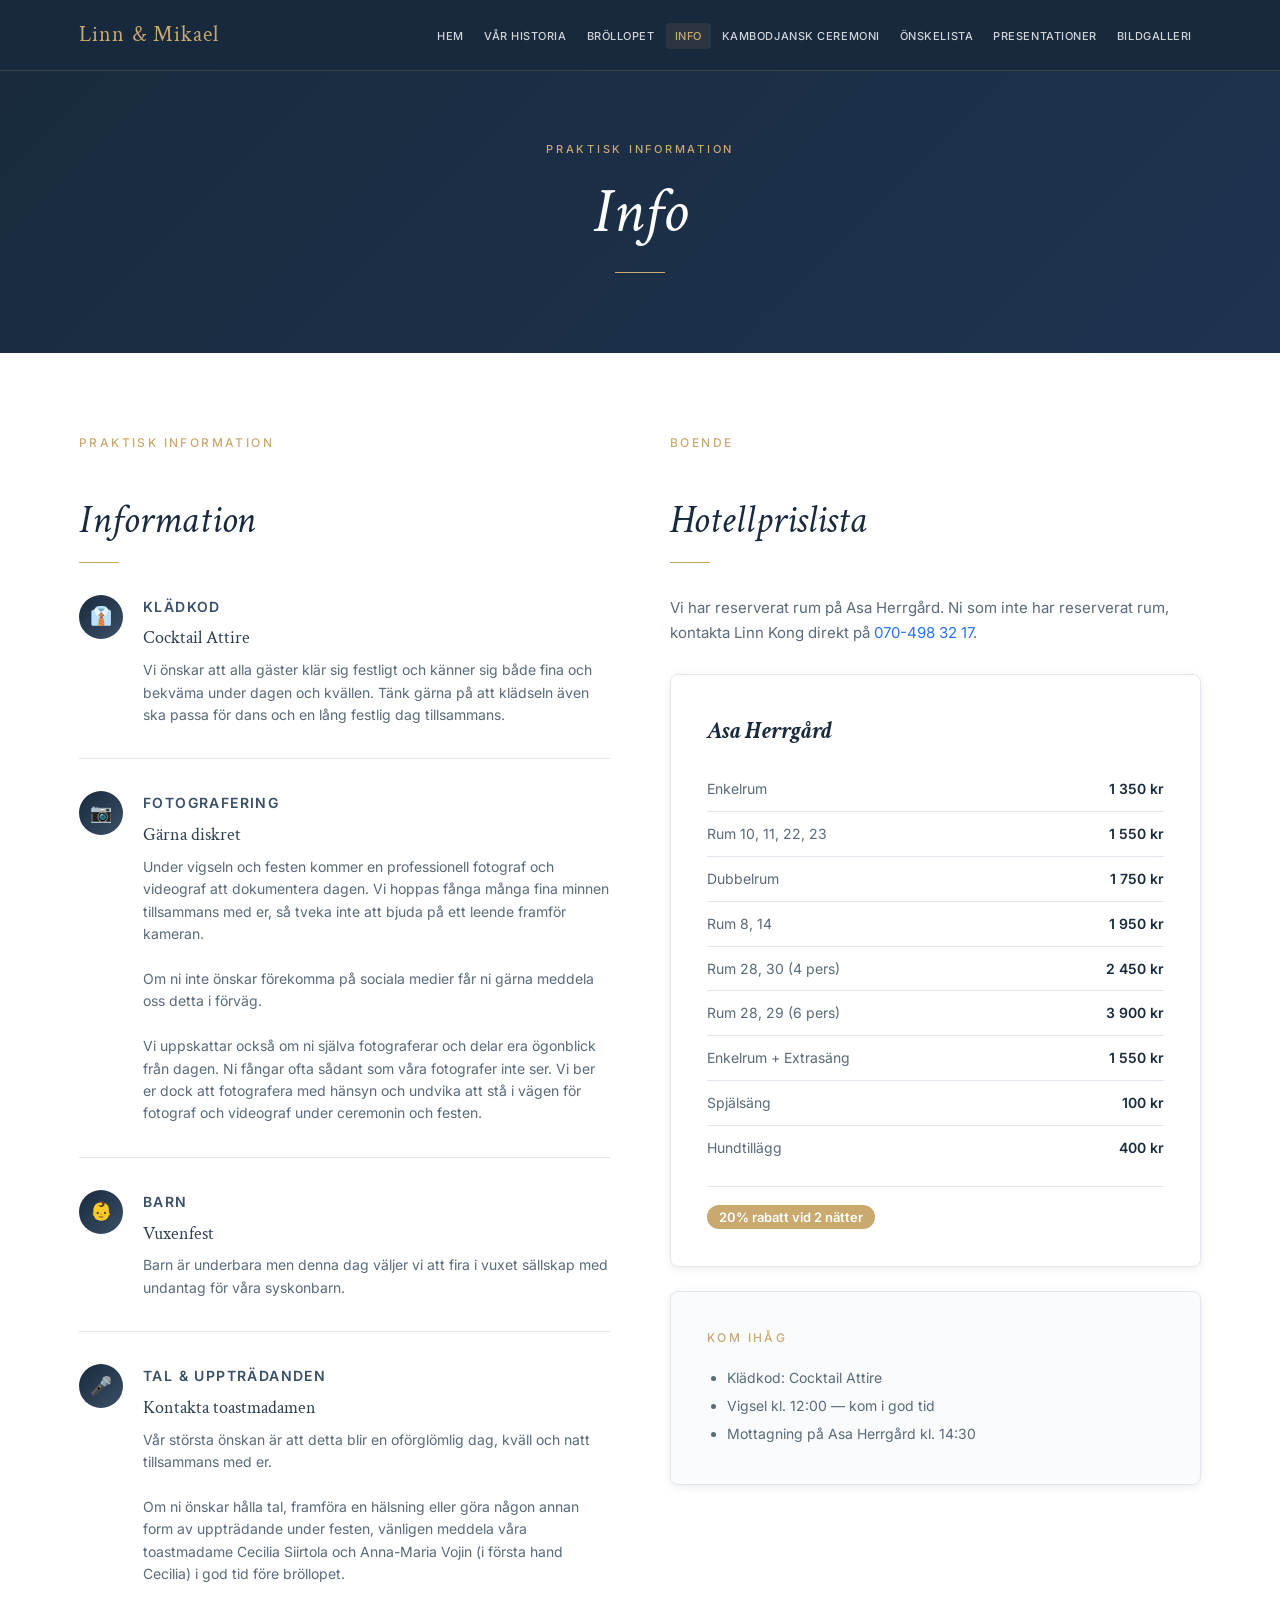
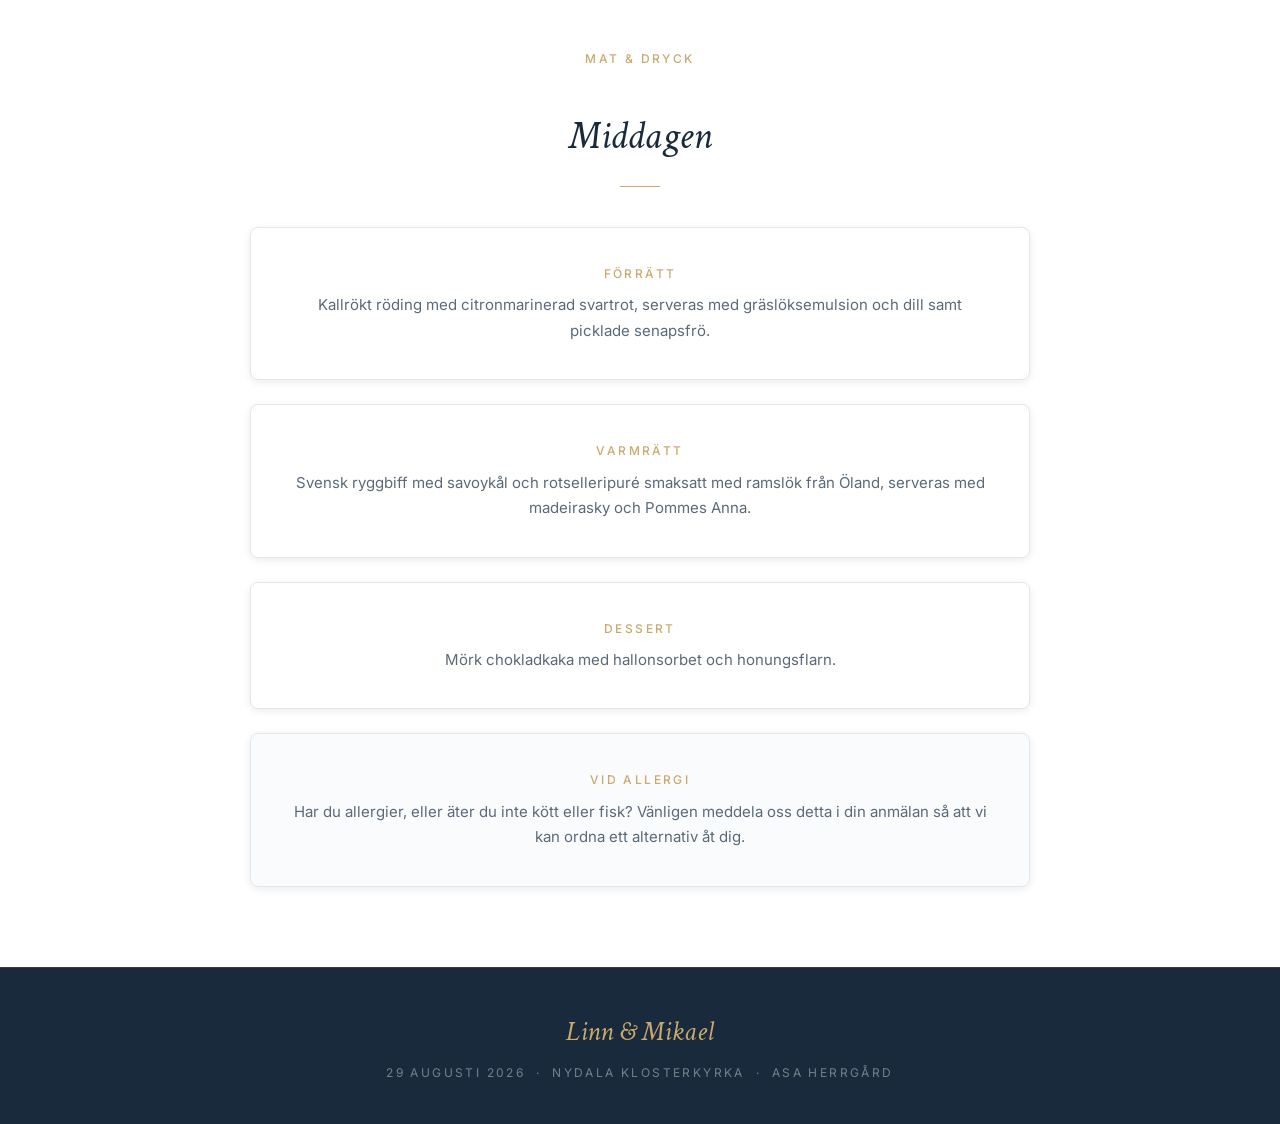
==== info.html @ 31738ab4 "source repo import" ====
<!DOCTYPE html>
<html lang="sv">
<head>
  <meta charset="UTF-8" />
  <meta name="viewport" content="width=device-width, initial-scale=1.0" />
  <title>Info — Linn &amp; Mikael</title>
  <link rel="stylesheet" href="styles.css" />
</head>
<body>

  <div id="nav-placeholder"></div>

  <header class="page-header">
    <p class="page-header-eyebrow">Praktisk information</p>
    <h1>Info</h1>
    <div class="page-header-divider"></div>
  </header>

  <main>
    <div class="two-col">
      <div>
        <p class="section-subtitle">Praktisk information</p>
        <h2 class="section-title">Information</h2>
        <div class="section-divider" style="margin-bottom: 32px;"></div>

        <!-- KLÄDKOD -->
        <div class="info-item">
          <div class="info-icon">👔</div>
          <div class="info-content">
            <h3>Klädkod</h3>
            <p>Cocktail Attire</p>
            <p style="font-size: 14px; color: var(--color-text-light); margin-top: 6px; font-family: var(--font-body);">
              Vi önskar att alla gäster klär sig festligt och känner sig både fina och bekväma under dagen och kvällen. Tänk gärna på att klädseln även ska passa för dans och en lång festlig dag tillsammans.
            </p>
          </div>
        </div>

        <!-- FOTOGRAFERING -->
        <div class="info-item">
          <div class="info-icon">📷</div>
          <div class="info-content">
            <h3>Fotografering</h3>
            <p>Gärna diskret</p>
            <p style="font-size: 14px; color: var(--color-text-light); margin-top: 6px; font-family: var(--font-body);">
              Under vigseln och festen kommer en professionell fotograf och videograf att dokumentera dagen. Vi hoppas fånga många fina minnen tillsammans med er, så tveka inte att bjuda på ett leende framför kameran.
              <br /><br />
              Om ni inte önskar förekomma på sociala medier får ni gärna meddela oss detta i förväg.
              <br /><br />
              Vi uppskattar också om ni själva fotograferar och delar era ögonblick från dagen. Ni fångar ofta sådant som våra fotografer inte ser. Vi ber er dock att fotografera med hänsyn och undvika att stå i vägen för fotograf och videograf under ceremonin och festen.
            </p>
          </div>
        </div>

        <!-- BARN -->
        <div class="info-item">
          <div class="info-icon">👶</div>
          <div class="info-content">
            <h3>Barn</h3>
            <p>Vuxenfest</p>
            <p style="font-size: 14px; color: var(--color-text-light); margin-top: 6px; font-family: var(--font-body);">
              Barn är underbara men denna dag väljer vi att fira i vuxet sällskap med undantag för våra syskonbarn.
            </p>
          </div>
        </div>

        <!-- TAL -->
        <div class="info-item">
          <div class="info-icon">🎤</div>
          <div class="info-content">
            <h3>Tal &amp; uppträdanden</h3>
            <p>Kontakta toastmadamen</p>
            <p style="font-size: 14px; color: var(--color-text-light); margin-top: 6px; font-family: var(--font-body);">
              Vår största önskan är att detta blir en oförglömlig dag, kväll och natt tillsammans med er.
              <br /><br />
              Om ni önskar hålla tal, framföra en hälsning eller göra någon annan form av uppträdande under festen, vänligen meddela våra toastmadame Cecilia Siirtola och Anna-Maria Vojin (i första hand Cecilia) i god tid före bröllopet.
            </p>
          </div>
        </div>
      </div>

      <div>
        <!-- HOTELL -->
        <hr class="mobile-col-divider" />
        <p class="section-subtitle">Boende</p>
        <h2 class="section-title">Hotellprislista</h2>
        <div class="section-divider"></div>
        <p style="font-family: var(--font-body); font-size: 15px; color: var(--color-text-light); line-height: 1.7; margin-bottom: 28px;">
          Vi har reserverat rum på Asa Herrgård. Ni som inte har reserverat rum, kontakta Linn Kong direkt på <a href="tel:0704983217">070-498 32 17</a>.
        </p>

        <div class="card">
          <h3 style="font-family: var(--font-display); font-size: 24px; color: var(--color-navy); font-style: italic; margin-bottom: 16px;">Asa Herrgård</h3>
          <table style="width: 100%; font-family: var(--font-body); font-size: 14px; color: var(--color-text-light); border-collapse: collapse;">
            <tbody>
              <tr style="border-bottom: 1px solid var(--color-border);">
                <td style="padding: 10px 0;">Enkelrum</td>
                <td style="padding: 10px 0; text-align: right; font-weight: 600; color: var(--color-navy);">1 350 kr</td>
              </tr>
              <tr style="border-bottom: 1px solid var(--color-border);">
                <td style="padding: 10px 0;">Rum 10, 11, 22, 23</td>
                <td style="padding: 10px 0; text-align: right; font-weight: 600; color: var(--color-navy);">1 550 kr</td>
              </tr>
              <tr style="border-bottom: 1px solid var(--color-border);">
                <td style="padding: 10px 0;">Dubbelrum</td>
                <td style="padding: 10px 0; text-align: right; font-weight: 600; color: var(--color-navy);">1 750 kr</td>
              </tr>
              <tr style="border-bottom: 1px solid var(--color-border);">
                <td style="padding: 10px 0;">Rum 8, 14</td>
                <td style="padding: 10px 0; text-align: right; font-weight: 600; color: var(--color-navy);">1 950 kr</td>
              </tr>
              <tr style="border-bottom: 1px solid var(--color-border);">
                <td style="padding: 10px 0;">Rum 28, 30 (4 pers)</td>
                <td style="padding: 10px 0; text-align: right; font-weight: 600; color: var(--color-navy);">2 450 kr</td>
              </tr>
              <tr style="border-bottom: 1px solid var(--color-border);">
                <td style="padding: 10px 0;">Rum 28, 29 (6 pers)</td>
                <td style="padding: 10px 0; text-align: right; font-weight: 600; color: var(--color-navy);">3 900 kr</td>
              </tr>
              <tr style="border-bottom: 1px solid var(--color-border);">
                <td style="padding: 10px 0;">Enkelrum + Extrasäng</td>
                <td style="padding: 10px 0; text-align: right; font-weight: 600; color: var(--color-navy);">1 550 kr</td>
              </tr>
              <tr style="border-bottom: 1px solid var(--color-border);">
                <td style="padding: 10px 0;">Spjälsäng</td>
                <td style="padding: 10px 0; text-align: right; font-weight: 600; color: var(--color-navy);">100 kr</td>
              </tr>
              <tr>
                <td style="padding: 10px 0;">Hundtillägg</td>
                <td style="padding: 10px 0; text-align: right; font-weight: 600; color: var(--color-navy);">400 kr</td>
              </tr>
            </tbody>
          </table>
          <div style="margin-top: 16px; padding-top: 16px; border-top: 1px solid var(--color-border);">
            <span style="background: var(--color-gold); color: white; font-size: 13px; font-weight: 600; padding: 4px 12px; border-radius: 20px;">20% rabatt vid 2 nätter</span>
          </div>
        </div>

        <!-- EXTRA TIPS -->
        <div class="card mt-24" style="background: var(--color-lighter);">
          <p class="section-subtitle mb-16">Kom ihåg</p>
          <ul style="font-family: var(--font-body); font-size: 14px; color: var(--color-text-light); line-height: 2; padding-left: 20px;">
            <li>Klädkod: Cocktail Attire</li>
            <li>Vigsel kl. 12:00 — kom i god tid</li>
            <li>Mottagning på Asa Herrgård kl. 14:30</li>
          </ul>
        </div>
      </div>
    </div>

    <!-- MENY -->
    <div class="section mt-48" id="middagen" style="max-width: 780px; margin: 64px auto 0; scroll-margin-top: 100px;">
      <p class="section-subtitle text-center">Mat &amp; dryck</p>
      <h2 class="section-title text-center">Middagen</h2>
      <div class="section-divider" style="margin: 16px auto 40px;"></div>

      <div class="card mb-24" style="text-align: center;">
        <p class="section-subtitle mb-8">Förrätt</p>
        <p style="font-family: var(--font-body); font-size: 15px; color: var(--color-text-light); line-height: 1.7;">
          Kallrökt röding med citronmarinerad svartrot, serveras med gräslöksemulsion och dill samt picklade senapsfrö.
        </p>
      </div>

      <div class="card mb-24" style="text-align: center;">
        <p class="section-subtitle mb-8">Varmrätt</p>
        <p style="font-family: var(--font-body); font-size: 15px; color: var(--color-text-light); line-height: 1.7;">
          Svensk ryggbiff med savoykål och rotselleripuré smaksatt med ramslök från Öland, serveras med madeirasky och Pommes Anna.
        </p>
      </div>

      <div class="card mb-24" style="text-align: center;">
        <p class="section-subtitle mb-8">Dessert</p>
        <p style="font-family: var(--font-body); font-size: 15px; color: var(--color-text-light); line-height: 1.7;">
          Mörk chokladkaka med hallonsorbet och honungsflarn.
        </p>
      </div>

      <div class="card" style="background: var(--color-lighter); text-align: center;">
        <p class="section-subtitle mb-8">Vid allergi</p>
        <p style="font-family: var(--font-body); font-size: 15px; color: var(--color-text-light); line-height: 1.7;">
          Har du allergier, eller äter du inte kött eller fisk? Vänligen meddela oss detta i din anmälan så att vi kan ordna ett alternativ åt dig.
        </p>
      </div>
    </div>
  </main>

  <div id="footer-placeholder"></div>
  <script src="nav.js"></script>
</body>
</html>
---- styles.css ----
/* ===== GOOGLE FONTS ===== */
@import url('https://fonts.googleapis.com/css2?family=Crimson+Text:ital,wght@0,400;0,600;1,400;1,600&family=Inter:wght@300;400;500;600&family=Spinnaker&display=swap');

/* ===== CSS VARIABLES ===== */
:root {
  --color-primary: #2872fa;
  --color-primary-dark: #1559ed;
  --color-navy: #192a3d;
  --color-navy-mid: #1e3350;
  --color-slate: #3A4F66;
  --color-light: #f2f5f7;
  --color-lighter: #fafbfc;
  --color-white: #ffffff;
  --color-gold: #c9a96e;
  --color-gold-light: #e8d5b0;
  --color-text: #2c3e50;
  --color-text-light: #5a6a7a;
  --color-border: #e1e8ed;

  --font-display: 'Crimson Text', Georgia, serif;
  --font-body: 'Inter', sans-serif;

  --shadow-sm: 0 2px 8px rgba(0,0,0,0.08);
  --shadow-md: 0 4px 20px rgba(0,0,0,0.12);
  --shadow-lg: 0 8px 40px rgba(0,0,0,0.16);

  --transition: 0.3s ease;
  --border-radius: 4px;
}

/* ===== RESET & BASE ===== */
*, *::before, *::after {
  box-sizing: border-box;
  margin: 0;
  padding: 0;
}

html {
  scroll-behavior: smooth;
}

body {
  font-family: var(--font-body);
  font-size: 16px;
  line-height: 1.7;
  color: var(--color-text);
  background: var(--color-white);
  -webkit-font-smoothing: antialiased;
}

img {
  max-width: 100%;
  height: auto;
  display: block;
}

a {
  color: var(--color-primary);
  text-decoration: none;
  transition: color var(--transition);
}

a:hover {
  color: var(--color-primary-dark);
}

/* ===== NAVIGATION ===== */
.nav {
  position: fixed;
  top: 0;
  left: 0;
  right: 0;
  z-index: 1000;
  background: rgba(25, 42, 61, 0.97);
  backdrop-filter: blur(10px);
  border-bottom: 1px solid rgba(201, 169, 110, 0.2);
  transition: background var(--transition);
}

.nav-inner {
  max-width: 1170px;
  margin: 0 auto;
  padding: 0 24px;
  display: flex;
  align-items: center;
  justify-content: space-between;
  height: 70px;
}

.nav-logo {
  font-family: var(--font-display);
  font-size: 22px;
  color: var(--color-gold);
  letter-spacing: 0.05em;
  font-weight: 400;
  white-space: nowrap;
}

.nav-logo:hover {
  color: var(--color-gold-light);
}

.nav-menu {
  display: flex;
  list-style: none;
  gap: 2px;
}

.nav-menu a {
  font-family: var(--font-body);
  font-size: 11px;
  font-weight: 500;
  color: rgba(255,255,255,0.8);
  letter-spacing: 0.05em;
  text-transform: uppercase;
  padding: 6px 9px;
  border-radius: var(--border-radius);
  transition: color var(--transition), background var(--transition);
  white-space: nowrap;
}

.nav-menu a:hover,
.nav-menu a.active {
  color: var(--color-gold);
  background: rgba(201, 169, 110, 0.1);
}

/* Hamburger */
.nav-toggle {
  display: none;
  flex-direction: column;
  gap: 5px;
  cursor: pointer;
  padding: 4px;
  background: none;
  border: none;
}

.nav-toggle span {
  display: block;
  width: 24px;
  height: 2px;
  background: var(--color-white);
  border-radius: 2px;
  transition: transform var(--transition), opacity var(--transition);
}

/* Mobile nav */
@media (max-width: 767px) {
  .nav-menu {
    display: none;
    position: absolute;
    top: 70px;
    left: 0;
    right: 0;
    flex-direction: column;
    background: var(--color-navy);
    padding: 16px 0;
    border-top: 1px solid rgba(201, 169, 110, 0.15);
    gap: 0;
  }

  .nav-menu.open {
    display: flex;
  }

  .nav-menu li a {
    display: block;
    padding: 12px 24px;
    border-radius: 0;
  }

  .nav-toggle {
    display: flex;
  }
}

/* ===== HERO SECTION ===== */
.hero {
  min-height: 100vh;
  background: linear-gradient(135deg, var(--color-navy) 0%, var(--color-navy-mid) 50%, #1a2f4a 100%);
  display: flex;
  align-items: center;
  justify-content: center;
  text-align: center;
  position: relative;
  overflow: hidden;
}

.hero::before {
  content: '';
  position: absolute;
  inset: 0;
  background: radial-gradient(ellipse at center, rgba(40, 114, 250, 0.08) 0%, transparent 70%);
}

.hero-floral {
  position: absolute;
  inset: 0;
  pointer-events: none;
  opacity: 0.06;
  background-image:
    radial-gradient(circle at 15% 50%, var(--color-gold) 1px, transparent 1px),
    radial-gradient(circle at 85% 30%, var(--color-gold) 1px, transparent 1px),
    radial-gradient(circle at 70% 80%, var(--color-gold) 1px, transparent 1px);
  background-size: 200px 200px, 150px 150px, 250px 250px;
}

.hero-content {
  position: relative;
  z-index: 1;
  padding: 100px 24px 60px;
}

.hero-eyebrow {
  font-family: var(--font-body);
  font-size: 12px;
  font-weight: 500;
  letter-spacing: 0.25em;
  text-transform: uppercase;
  color: var(--color-gold);
  margin-bottom: 24px;
}

.hero-names {
  font-family: var(--font-display);
  font-size: clamp(52px, 8vw, 96px);
  font-weight: 400;
  color: var(--color-white);
  line-height: 1.1;
  margin-bottom: 16px;
  font-style: italic;
}

.hero-ampersand {
  color: var(--color-gold);
  display: block;
  font-size: clamp(36px, 5vw, 60px);
  line-height: 1;
  margin: 4px 0;
}

.hero-divider {
  width: 60px;
  height: 1px;
  background: var(--color-gold);
  margin: 28px auto;
}

.hero-date {
  font-family: var(--font-display);
  font-size: clamp(18px, 3vw, 26px);
  color: rgba(255,255,255,0.85);
  font-style: italic;
  margin-bottom: 8px;
}

.hero-venue {
  font-family: var(--font-body);
  font-size: 13px;
  letter-spacing: 0.15em;
  text-transform: uppercase;
  color: rgba(255,255,255,0.55);
}

/* ===== COUNTDOWN ===== */
.countdown {
  margin-top: 56px;
}

.countdown-title {
  font-family: var(--font-body);
  font-size: 11px;
  letter-spacing: 0.2em;
  text-transform: uppercase;
  color: rgba(255,255,255,0.45);
  margin-bottom: 20px;
}

.countdown-grid {
  display: flex;
  gap: 24px;
  justify-content: center;
  flex-wrap: wrap;
}

.countdown-item {
  text-align: center;
  min-width: 80px;
}

.countdown-number {
  font-family: var(--font-display);
  font-size: clamp(36px, 5vw, 56px);
  font-weight: 600;
  color: var(--color-white);
  line-height: 1;
  display: block;
}

.countdown-label {
  font-family: var(--font-body);
  font-size: 11px;
  letter-spacing: 0.15em;
  text-transform: uppercase;
  color: var(--color-gold);
  margin-top: 6px;
  display: block;
}

.countdown-sep {
  font-family: var(--font-display);
  font-size: 40px;
  color: rgba(201, 169, 110, 0.4);
  line-height: 56px;
  align-self: flex-start;
  margin-top: 4px;
}

/* ===== PAGE HEADER (sub-pages) ===== */
.page-header {
  padding: 140px 24px 80px;
  background: linear-gradient(135deg, var(--color-navy) 0%, var(--color-navy-mid) 100%);
  text-align: center;
}

.page-header-eyebrow {
  font-family: var(--font-body);
  font-size: 11px;
  font-weight: 500;
  letter-spacing: 0.25em;
  text-transform: uppercase;
  color: var(--color-gold);
  margin-bottom: 16px;
}

.page-header h1 {
  font-family: var(--font-display);
  font-size: clamp(36px, 6vw, 64px);
  font-weight: 400;
  color: var(--color-white);
  font-style: italic;
  line-height: 1.15;
}

.page-header-divider {
  width: 50px;
  height: 1px;
  background: var(--color-gold);
  margin: 24px auto 0;
}

/* ===== MAIN CONTENT ===== */
main {
  max-width: 1170px;
  margin: 0 auto;
  padding: 80px 24px;
}

.section {
  margin-bottom: 80px;
}

.section-title {
  font-family: var(--font-display);
  font-size: clamp(28px, 4vw, 40px);
  font-weight: 400;
  color: var(--color-navy);
  font-style: italic;
  margin-bottom: 8px;
}

.section-subtitle {
  font-family: var(--font-body);
  font-size: 12px;
  font-weight: 500;
  letter-spacing: 0.2em;
  text-transform: uppercase;
  color: var(--color-gold);
  margin-bottom: 32px;
}

.section-divider {
  width: 40px;
  height: 1px;
  background: var(--color-gold);
  margin-bottom: 32px;
}

/* ===== TWO COLUMN LAYOUT ===== */
.two-col {
  display: grid;
  grid-template-columns: 1fr 1fr;
  gap: 60px;
  align-items: start;
}

.mobile-col-divider {
  display: none;
}

@media (max-width: 767px) {
  .two-col {
    grid-template-columns: 1fr;
    gap: 40px;
  }

  .mobile-col-divider {
    display: block;
    border: none;
    border-top: 1px solid var(--color-border);
    margin: 0 0 40px;
  }
}

/* ===== TEXT CONTENT ===== */
.prose {
  font-family: var(--font-display);
  font-size: 19px;
  line-height: 1.8;
  color: var(--color-text);
}

.prose p {
  margin-bottom: 20px;
}

.prose p:last-child {
  margin-bottom: 0;
}

/* ===== CARDS ===== */
.card {
  background: var(--color-white);
  border: 1px solid var(--color-border);
  border-radius: 8px;
  padding: 36px;
  box-shadow: var(--shadow-sm);
  transition: box-shadow var(--transition);
}

.card:hover {
  box-shadow: var(--shadow-md);
}

.card-grid {
  display: grid;
  grid-template-columns: repeat(auto-fit, minmax(280px, 1fr));
  gap: 24px;
}

/* ===== TIMELINE ===== */
.timeline {
  position: relative;
  padding-left: 40px;
}

.timeline::before {
  content: '';
  position: absolute;
  left: 10px;
  top: 8px;
  bottom: 8px;
  width: 1px;
  background: linear-gradient(to bottom, var(--color-gold), var(--color-gold-light), transparent);
}

.timeline-item {
  position: relative;
  margin-bottom: 48px;
}

.timeline-item:last-child {
  margin-bottom: 0;
}

.timeline-dot {
  position: absolute;
  left: -36px;
  top: 6px;
  width: 12px;
  height: 12px;
  border-radius: 50%;
  background: var(--color-gold);
  border: 2px solid var(--color-white);
  box-shadow: 0 0 0 2px var(--color-gold);
}

.timeline-time {
  font-family: var(--font-body);
  font-size: 12px;
  font-weight: 600;
  letter-spacing: 0.15em;
  text-transform: uppercase;
  color: var(--color-gold);
  margin-bottom: 6px;
}

.timeline-title {
  font-family: var(--font-display);
  font-size: 24px;
  font-weight: 600;
  color: var(--color-navy);
  margin-bottom: 8px;
}

.timeline-desc {
  font-family: var(--font-body);
  font-size: 15px;
  color: var(--color-text-light);
  line-height: 1.7;
}

/* ===== INFO GRID ===== */
.info-item {
  display: flex;
  gap: 20px;
  margin-bottom: 32px;
  padding-bottom: 32px;
  border-bottom: 1px solid var(--color-border);
}

.info-item:last-child {
  border-bottom: none;
  margin-bottom: 0;
  padding-bottom: 0;
}

.info-icon {
  width: 44px;
  height: 44px;
  border-radius: 50%;
  background: linear-gradient(135deg, var(--color-navy), var(--color-slate));
  display: flex;
  align-items: center;
  justify-content: center;
  flex-shrink: 0;
  font-size: 18px;
}

.info-content h3 {
  font-family: var(--font-body);
  font-size: 14px;
  font-weight: 600;
  letter-spacing: 0.1em;
  text-transform: uppercase;
  color: var(--color-slate);
  margin-bottom: 6px;
}

.info-content p {
  font-family: var(--font-display);
  font-size: 18px;
  color: var(--color-text);
  line-height: 1.6;
}

/* ===== PERSON CARDS ===== */
.person-card {
  text-align: center;
  padding: 40px 24px;
  background: var(--color-lighter);
  border-radius: 8px;
  border: 1px solid var(--color-border);
}

.person-avatar {
  width: 90px;
  height: 90px;
  border-radius: 50%;
  margin: 0 auto 20px;
  background: linear-gradient(135deg, var(--color-navy), var(--color-primary));
  display: flex;
  align-items: center;
  justify-content: center;
  font-family: var(--font-display);
  font-size: 32px;
  color: var(--color-white);
  font-style: italic;
  overflow: hidden;
}

.person-avatar img {
  width: 100%;
  height: 100%;
  object-fit: cover;
}

.person-name {
  font-family: var(--font-display);
  font-size: 26px;
  font-weight: 600;
  color: var(--color-navy);
  margin-bottom: 4px;
  font-style: italic;
}

.person-role {
  font-family: var(--font-body);
  font-size: 11px;
  font-weight: 500;
  letter-spacing: 0.18em;
  text-transform: uppercase;
  color: var(--color-gold);
  margin-bottom: 16px;
}

.person-desc {
  font-family: var(--font-body);
  font-size: 14px;
  color: var(--color-text-light);
  line-height: 1.7;
  margin-bottom: 16px;
}

.person-contact {
  font-size: 13px;
  color: var(--color-text-light);
}

.person-contact a {
  color: var(--color-primary);
}

/* ===== FORM ===== */
.form-group {
  margin-bottom: 24px;
}

.form-label {
  display: block;
  font-family: var(--font-body);
  font-size: 12px;
  font-weight: 600;
  letter-spacing: 0.1em;
  text-transform: uppercase;
  color: var(--color-slate);
  margin-bottom: 8px;
}

.form-input,
.form-select,
.form-textarea {
  width: 100%;
  padding: 12px 16px;
  font-family: var(--font-body);
  font-size: 15px;
  color: var(--color-text);
  background: var(--color-white);
  border: 1px solid var(--color-border);
  border-radius: var(--border-radius);
  transition: border-color var(--transition), box-shadow var(--transition);
  outline: none;
  appearance: none;
}

.form-input:focus,
.form-select:focus,
.form-textarea:focus {
  border-color: var(--color-primary);
  box-shadow: 0 0 0 3px rgba(40, 114, 250, 0.1);
}

.form-textarea {
  resize: vertical;
  min-height: 100px;
}

/* ===== BUTTON ===== */
.btn {
  display: inline-flex;
  align-items: center;
  justify-content: center;
  gap: 8px;
  padding: 14px 36px;
  font-family: var(--font-body);
  font-size: 13px;
  font-weight: 600;
  letter-spacing: 0.12em;
  text-transform: uppercase;
  border-radius: var(--border-radius);
  cursor: pointer;
  transition: all var(--transition);
  border: none;
  text-decoration: none;
}

.btn-primary {
  background: var(--color-navy);
  color: var(--color-white);
}

.btn-primary:hover {
  background: var(--color-primary);
  color: var(--color-white);
  transform: translateY(-1px);
  box-shadow: var(--shadow-md);
}

.btn-gold {
  background: var(--color-gold);
  color: var(--color-white);
}

.btn-gold:hover {
  background: #b8935a;
  color: var(--color-white);
  transform: translateY(-1px);
}

.btn-outline {
  background: transparent;
  color: var(--color-navy);
  border: 1px solid var(--color-navy);
}

.btn-outline:hover {
  background: var(--color-navy);
  color: var(--color-white);
}

/* ===== GALLERY GRID ===== */
.gallery-grid {
  display: grid;
  grid-template-columns: repeat(auto-fill, minmax(280px, 1fr));
  gap: 16px;
}

.gallery-placeholder {
  aspect-ratio: 4/3;
  background: linear-gradient(135deg, var(--color-light) 0%, var(--color-border) 100%);
  border-radius: 6px;
  display: flex;
  align-items: center;
  justify-content: center;
  font-size: 32px;
  color: var(--color-text-light);
}

.gallery-item {
  border-radius: 6px;
  overflow: hidden;
}

.gallery-item img {
  width: 100%;
  display: block;
}

.gallery-item-cropped img {
  aspect-ratio: 3/4;
  object-fit: cover;
}

/* ===== HIGHLIGHT BOX ===== */
.highlight-box {
  background: linear-gradient(135deg, var(--color-navy) 0%, var(--color-slate) 100%);
  color: var(--color-white);
  border-radius: 8px;
  padding: 48px;
  text-align: center;
  margin-bottom: 40px;
}

.highlight-box h2 {
  font-family: var(--font-display);
  font-size: clamp(28px, 4vw, 40px);
  font-weight: 400;
  font-style: italic;
  margin-bottom: 16px;
}

.highlight-box p {
  font-family: var(--font-body);
  font-size: 15px;
  color: rgba(255,255,255,0.75);
  margin-bottom: 0;
}

/* ===== FOOTER ===== */
footer {
  background: var(--color-navy);
  color: rgba(255,255,255,0.6);
  text-align: center;
  padding: 40px 24px;
  border-top: 1px solid rgba(201, 169, 110, 0.15);
}

footer .footer-names {
  font-family: var(--font-display);
  font-size: 28px;
  font-style: italic;
  color: var(--color-gold);
  margin-bottom: 8px;
}

footer .footer-date {
  font-family: var(--font-body);
  font-size: 12px;
  letter-spacing: 0.2em;
  text-transform: uppercase;
  color: rgba(255,255,255,0.4);
}

/* ===== UTILITY ===== */
.text-center { text-align: center; }
.text-gold { color: var(--color-gold); }
.text-navy { color: var(--color-navy); }
.mt-8 { margin-top: 8px; }
.mt-16 { margin-top: 16px; }
.mt-24 { margin-top: 24px; }
.mt-32 { margin-top: 32px; }
.mt-48 { margin-top: 48px; }
.mb-0 { margin-bottom: 0; }
.mb-8 { margin-bottom: 8px; }
.mb-16 { margin-bottom: 16px; }
.mb-24 { margin-bottom: 24px; }
.mb-32 { margin-bottom: 32px; }
.mb-48 { margin-bottom: 48px; }

/* ===== RESPONSIVE ===== */
@media (max-width: 991px) {
  main {
    padding: 60px 24px;
  }
  .highlight-box {
    padding: 36px 24px;
  }
}

@media (max-width: 767px) {
  main {
    padding: 48px 20px;
  }
  .card {
    padding: 24px;
  }
  .timeline {
    padding-left: 30px;
  }
  .timeline-dot {
    left: -26px;
  }
}
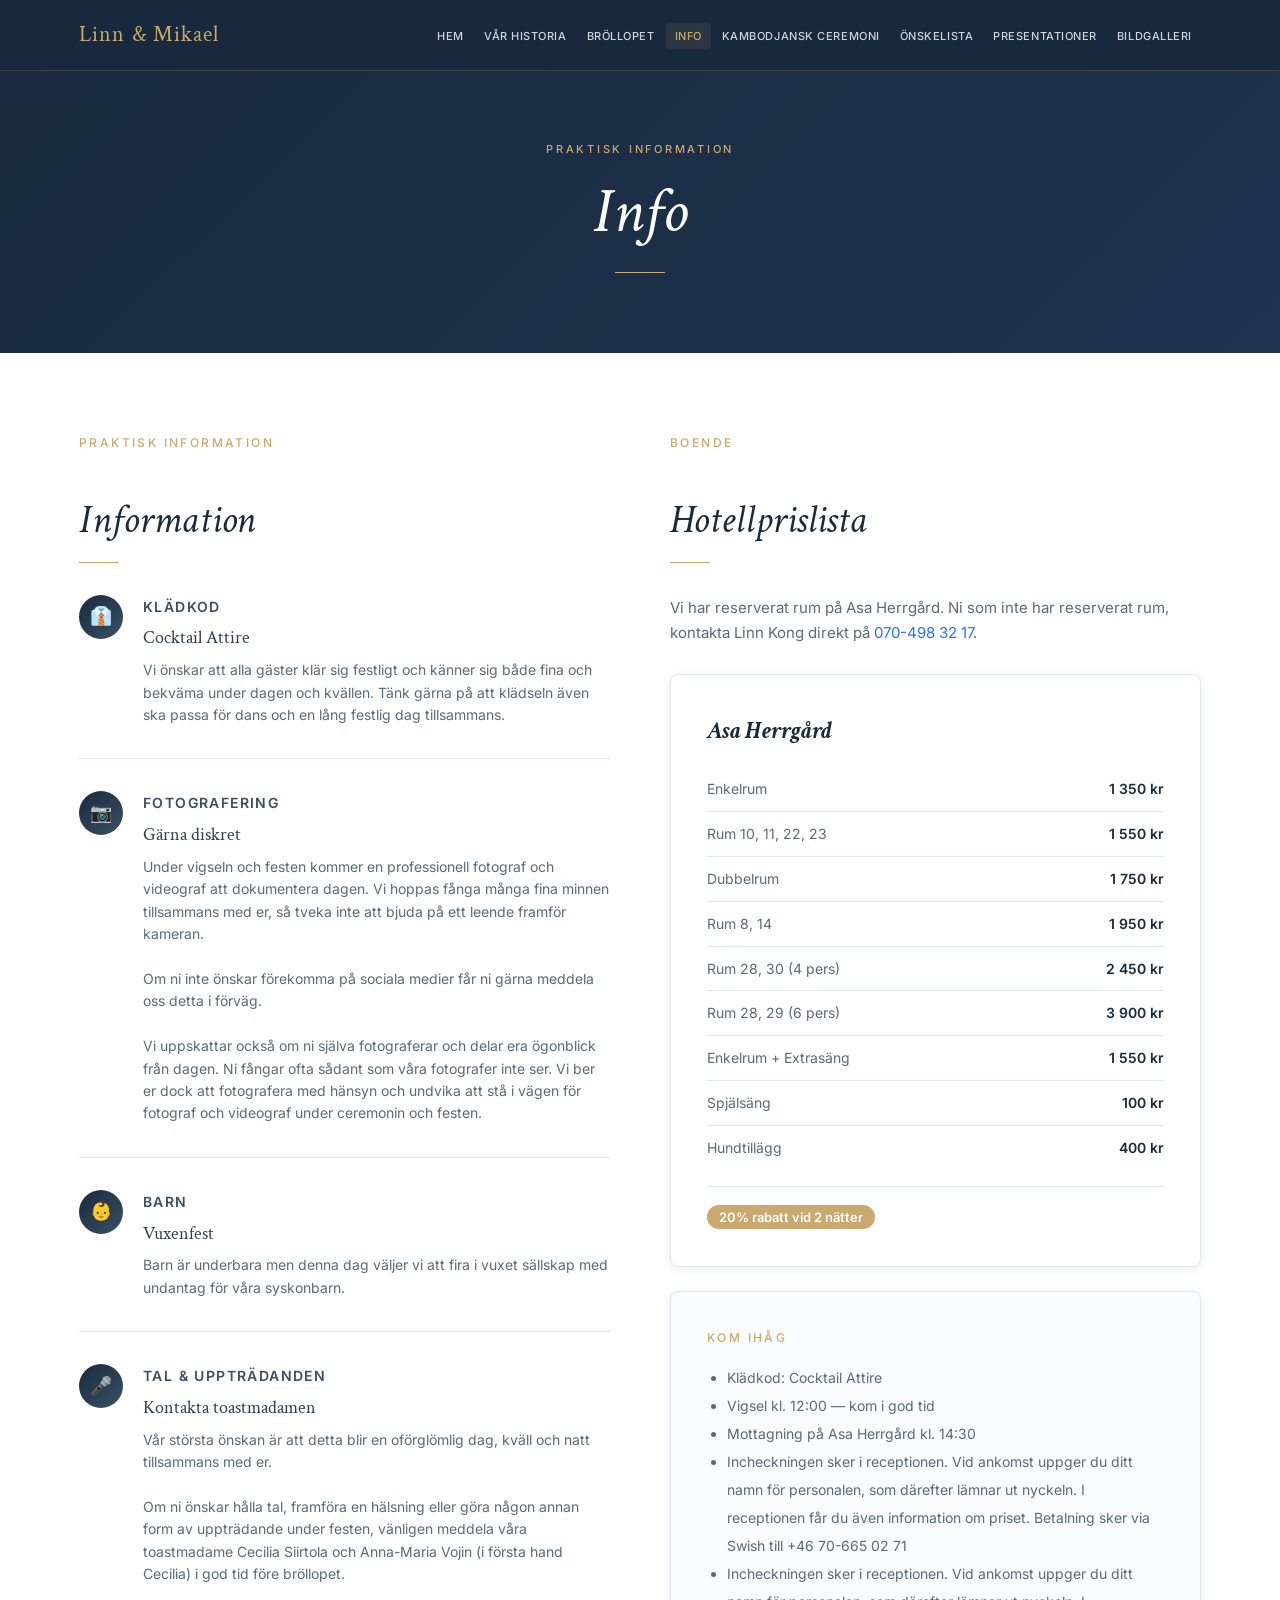
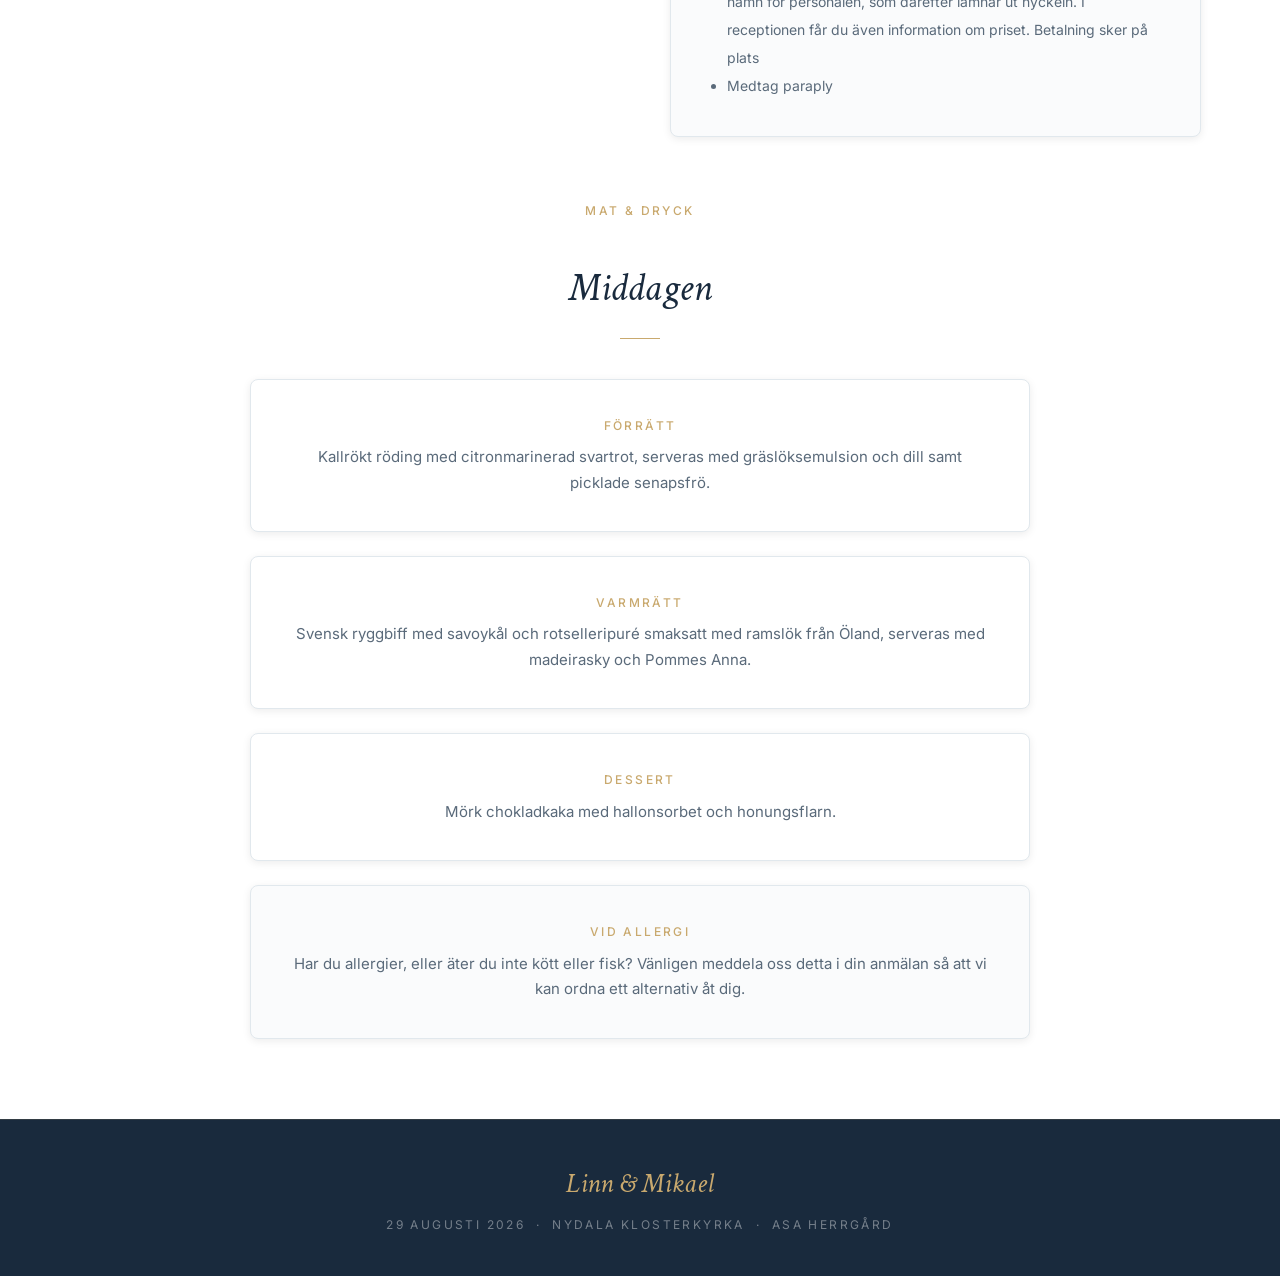
==== commit d2be0df3: "ändrade massa text" ====
--- a/info.html
+++ b/info.html
@@ -142,6 +142,9 @@
             <li>Klädkod: Cocktail Attire</li>
             <li>Vigsel kl. 12:00 — kom i god tid</li>
             <li>Mottagning på Asa Herrgård kl. 14:30</li>
+            <li>Incheckningen sker i receptionen. Vid ankomst uppger du ditt namn för personalen, som därefter lämnar ut nyckeln. I receptionen får du även information om priset. Betalning sker via Swish till +46 70-665 02 71</li>
+            <li>Incheckningen sker i receptionen. Vid ankomst uppger du ditt namn för personalen, som därefter lämnar ut nyckeln. I receptionen får du även information om priset. Betalning sker på plats</li>
+            <li>Medtag paraply</li>
           </ul>
         </div>
       </div>
